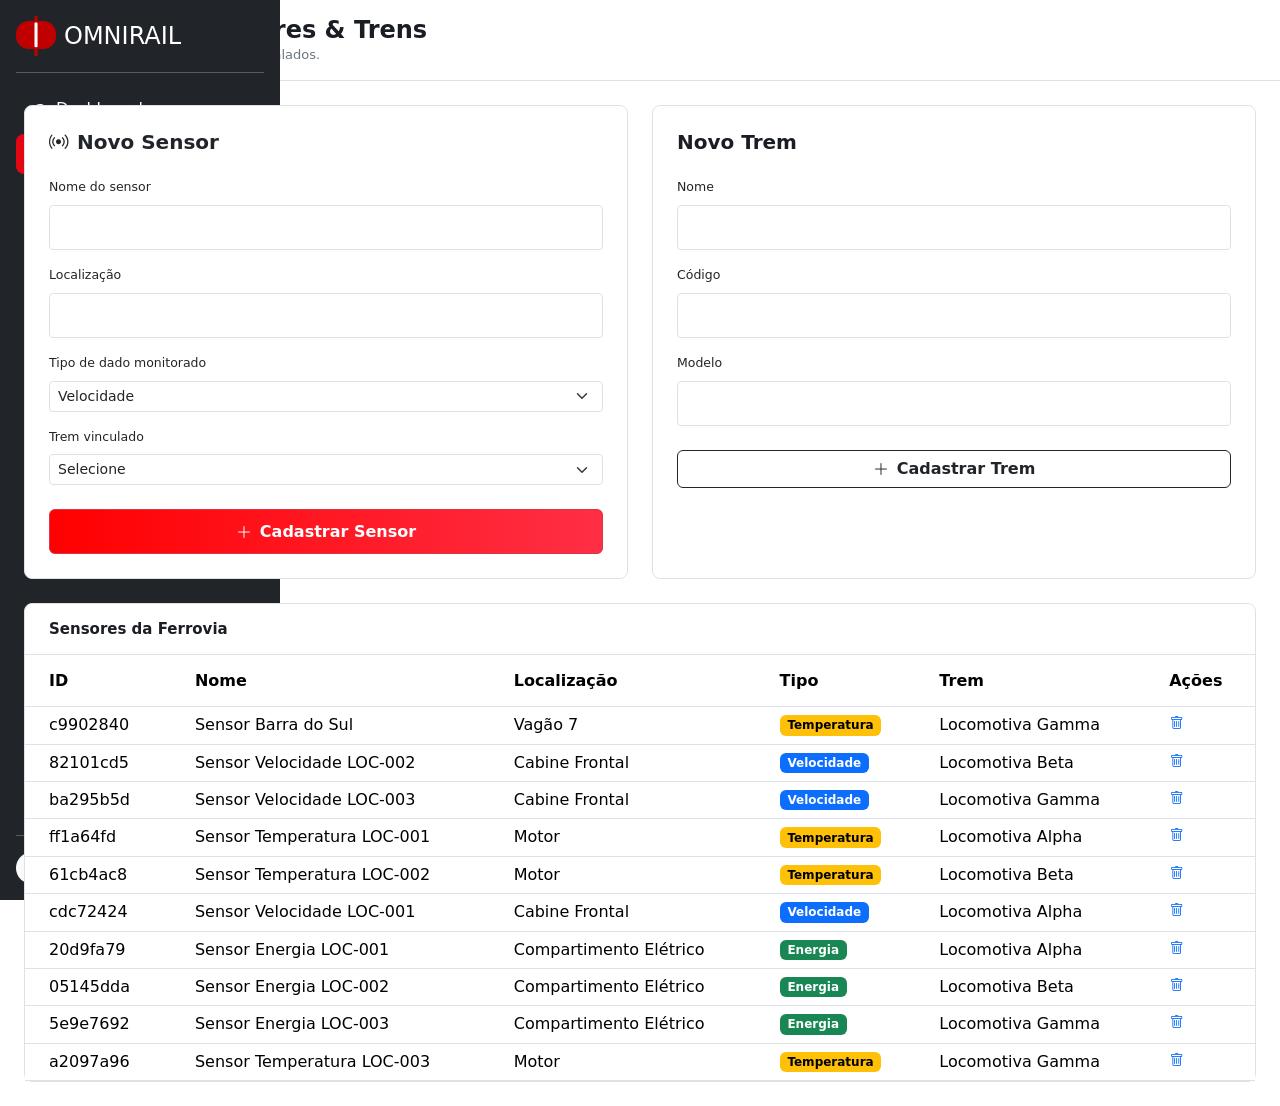
==== public/cadastro_de_sensores_e_trens.html @ 1b2b2f9d "ref - analisei o código de cadastro de sensores e percebi que a sidebar estava torta" ====
<html lang="en">
<head>
    <meta charset="UTF-8">
    <meta name="viewport" content="width=device-width, initial-scale=1.0">
    <title>Cadastro de Sensores e Trens</title>
    <link rel="stylesheet" href="../assets/styles/style.css">
    <link rel="stylesheet" href="https://cdn.jsdelivr.net/npm/bootstrap-icons@1.11.3/font/bootstrap-icons.min.css">
    <link href="https://cdn.jsdelivr.net/npm/bootstrap@5.0.2/dist/css/bootstrap.min.css" rel="stylesheet" integrity="sha384-EVSTQN3/azprG1Anm3QDgpJLIm9Nao0Yz1ztcQTwFspd3yD65VohhpuuCOmLASjC" crossorigin="anonymous">
</head>
<body>
     <div id="sidebar" class="d-flex flex-column flex-shrink-0 p-3 text-white bg-dark">
    <a href="/ceb/" class="d-flex align-items-center mb-3 mb-md-0 me-md-auto text-white text-decoration-none"> 
     <img src="../assets/images/logo.png" alt="Logo" width="40" height="40" class="me-2"> <span class="fs-4">OMNIRAIL</span> </a> 
    <hr> 
    <ul class="nav nav-pills flex-column mb-auto"> 
     <li class="nav-item"> <a href="dashboard.html" class="nav-link text-white" aria-current="page"> 
        <svg xmlns="http://www.w3.org/2000/svg" width="16" height="16" fill="currentColor" class="bi bi-speedometer2 me-2" viewBox="0 0 16 16">
            <path d="M8 4a.5.5 0 0 1 .5.5V6a.5.5 0 0 1-1 0V4.5A.5.5 0 0 1 8 4M3.732 5.732a.5.5 0 0 1 .707 0l.915.914a.5.5 0 1 1-.708.708l-.914-.915a.5.5 0 0 1 0-.707M2 10a.5.5 0 0 1 .5-.5h1.586a.5.5 0 0 1 0 1H2.5A.5.5 0 0 1 2 10m9.5 0a.5.5 0 0 1 .5-.5h1.5a.5.5 0 0 1 0 1H12a.5.5 0 0 1-.5-.5m.754-4.246a.39.39 0 0 0-.527-.02L7.547 9.31a.91.91 0 1 0 1.302 1.258l3.434-4.297a.39.39 0 0 0-.029-.518z"/>
            <path fill-rule="evenodd" d="M0 10a8 8 0 1 1 15.547 2.661c-.442 1.253-1.845 1.602-2.932 1.25C11.309 13.488 9.475 13 8 13c-1.474 0-3.31.488-4.615.911-1.087.352-2.49.003-2.932-1.25A8 8 0 0 1 0 10m8-7a7 7 0 0 0-6.603 9.329c.203.575.923.876 1.68.63C4.397 12.533 6.358 12 8 12s3.604.532 4.923.96c.757.245 1.477-.056 1.68-.631A7 7 0 0 0 8 3"/>
        </svg>Dashboard</a> </li>

     <li> <a href="cadastro_de_sensores_e_trens.html" class="nav-link active"> 
       <svg xmlns="http://www.w3.org/2000/svg" width="16" height="16" fill="currentColor" class="bi bi-broadcast me-2" viewBox="0 0 16 16">
            <path d="M3.05 3.05a7 7 0 0 0 0 9.9.5.5 0 0 1-.707.707 8 8 0 0 1 0-11.314.5.5 0 0 1 .707.707m2.122 2.122a4 4 0 0 0 0 5.656.5.5 0 1 1-.708.708 5 5 0 0 1 0-7.072.5.5 0 0 1 .708.708m5.656-.708a.5.5 0 0 1 .708 0 5 5 0 0 1 0 7.072.5.5 0 1 1-.708-.708 4 4 0 0 0 0-5.656.5.5 0 0 1 0-.708m2.122-2.12a.5.5 0 0 1 .707 0 8 8 0 0 1 0 11.313.5.5 0 0 1-.707-.707 7 7 0 0 0 0-9.9.5.5 0 0 1 0-.707zM10 8a2 2 0 1 1-4 0 2 2 0 0 1 4 0"/>
        </svg>Sensores & Trens</a> </li> 

     <li> <a href="monitoramento.html" class="nav-link text-white"> 
        <svg xmlns="http://www.w3.org/2000/svg" width="16" height="16" fill="currentColor" class="bi bi-activity me-2" viewBox="0 0 16 16">
            <path fill-rule="evenodd" d="M6 2a.5.5 0 0 1 .47.33L10 12.036l1.53-4.208A.5.5 0 0 1 12 7.5h3.5a.5.5 0 0 1 0 1h-3.15l-1.88 5.17a.5.5 0 0 1-.94 0L6 3.964 4.47 8.171A.5.5 0 0 1 4 8.5H.5a.5.5 0 0 1 0-1h3.15l1.88-5.17A.5.5 0 0 1 6 2"/>
        </svg>Monitoramento</a> </li> 

     <li> <a href="relatorios.html" class="nav-link text-white"> 
       <svg xmlns="http://www.w3.org/2000/svg" width="16" height="16" fill="currentColor" class="bi bi-file-earmark-text me-2" viewBox="0 0 16 16">
            <path d="M5.5 7a.5.5 0 0 0 0 1h5a.5.5 0 0 0 0-1zM5 9.5a.5.5 0 0 1 .5-.5h5a.5.5 0 0 1 0 1h-5a.5.5 0 0 1-.5-.5m0 2a.5.5 0 0 1 .5-.5h2a.5.5 0 0 1 0 1h-2a.5.5 0 0 1-.5-.5"/>
            <path d="M9.5 0H4a2 2 0 0 0-2 2v12a2 2 0 0 0 2 2h8a2 2 0 0 0 2-2V4.5zm0 1v2A1.5 1.5 0 0 0 11 4.5h2V14a1 1 0 0 1-1 1H4a1 1 0 0 1-1-1V2a1 1 0 0 1 1-1z"/>
        </svg>Relatórios</a> </li> 

     <li> <a href="cadastro_user.html" class="nav-link text-white"> 
        <svg xmlns="http://www.w3.org/2000/svg" width="16" height="16" fill="currentColor" class="bi bi-people me-2" viewBox="0 0 16 16">
            <path d="M15 14s1 0 1-1-1-4-5-4-5 3-5 4 1 1 1 1zm-7.978-1L7 12.996c.001-.264.167-1.03.76-1.72C8.312 10.629 9.282 10 11 10c1.717 0 2.687.63 3.24 1.276.593.69.758 1.457.76 1.72l-.008.002-.014.002zM11 7a2 2 0 1 0 0-4 2 2 0 0 0 0 4m3-2a3 3 0 1 1-6 0 3 3 0 0 1 6 0M6.936 9.28a6 6 0 0 0-1.23-.247A7 7 0 0 0 5 9c-4 0-5 3-5 4q0 1 1 1h4.216A2.24 2.24 0 0 1 5 13c0-1.01.377-2.042 1.09-2.904.243-.294.526-.569.846-.816M4.92 10A5.5 5.5 0 0 0 4 13H1c0-.26.164-1.03.76-1.724.545-.636 1.492-1.256 3.16-1.275ZM1.5 5.5a3 3 0 1 1 6 0 3 3 0 0 1-6 0m3-2a2 2 0 1 0 0 4 2 2 0 0 0 0-4"/>
        </svg>Cadastrados</a> </li> 
    </ul> 
    <hr> 
    <div class="dropdown"> 
     <a href="/ceb/docs/5.1/examples/sidebars/#" class="d-flex align-items-center text-white text-decoration-none dropdown-toggle" id="dropdownUser1" data-bs-toggle="dropdown" aria-expanded="false"> <img src="../assets/images/User.png" alt="" class="rounded-circle me-2" width="32" height="32"> <strong>Administrador</strong> </a> 
     <ul class="dropdown-menu dropdown-menu-dark text-small shadow" aria-labelledby="dropdownUser1"> 
      <li><a class="dropdown-item" href="../public/login.html">Sair</a></li> 
     </ul> 
    </div> 
   </div>

    <div class="bg-white border-bottom px-4 py-3 flex-shrink-0">
      <h1 class="fs-4 fw-bold mb-0" style="color:#1a1d23;">Cadastro de sensores & Trens</h1>
      <p class="text-secondary mb-0" style="font-size:13px;">Gerencie a frota e os sensores IoT instalados.</p>
    </div>
 
    <!-- Área de scroll -->
    <div class="scroll-area px-4 py-4 d-flex flex-column gap-4">
 
      <!-- ─── FORMULÁRIOS ─── -->
      <div class="row g-4">
 
        <!-- Novo Sensor -->
        <div class="col-md-6">
          <div class="card border rounded-3 h-100">
            <div class="card-body p-4">
              <h5 class="card-title fw-bold d-flex align-items-center gap-2 mb-4">
                <i class="bi bi-broadcast card-title-icon fs-5"></i>
                Novo Sensor
              </h5>
 
              <div class="mb-3">
                <label class="form-label fw-medium" style="font-size:12.5px;">Nome do sensor</label>
                <input type="text" class="form-control form-control-sm" id="sensorNome">
              </div>
 
              <div class="mb-3">
                <label class="form-label fw-medium" style="font-size:12.5px;">Localização</label>
                <input type="text" class="form-control form-control-sm" id="sensorLocalizacao">
              </div>
 
              <div class="mb-3">
                <label class="form-label fw-medium" style="font-size:12.5px;">Tipo de dado monitorado</label>
                <select class="form-select form-select-sm" id="sensorTipo">
                  <option value="Velocidade" selected>Velocidade</option>
                  <option value="Temperatura">Temperatura</option>
                  <option value="Energia">Energia</option>
                  <option value="Falha">Falha</option>
                  <option value="Localização">Localização</option>
                </select>
              </div>
 
              <div class="mb-4">
                <label class="form-label fw-medium" style="font-size:12.5px;">Trem vinculado</label>
                <select class="form-select form-select-sm" id="sensorTrem">
                  <option value="" selected disabled>Selecione</option>
                  <option value="Locomotiva Alpha">Locomotiva Alpha (LOC-001)</option>
                  <option value="Locomotiva Beta">Locomotiva Beta (LOC-002)</option>
                  <option value="Locomotiva Gamma">Locomotiva Gamma (LOC-003)</option>
                </select>
              </div>
 
              <button class="btn btn-cadastrar-sensor btn-danger w-100 d-flex align-items-center justify-content-center gap-2 fw-semibold" onclick="cadastrarSensor()">
                <i class="bi bi-plus-lg"></i>
                Cadastrar Sensor
              </button>
            </div>
          </div>
        </div>

        <div class="col-md-6">
          <div class="card border rounded-3 h-100">
            <div class="card-body p-4">
              <h5 class="card-title fw-bold mb-4" style="color:#1a1d23;">Novo Trem</h5>
 
              <div class="mb-3">
                <label class="form-label fw-medium" style="font-size:12.5px;">Nome</label>
                <input type="text" class="form-control form-control-sm" id="tremNome">
              </div>
 
              <div class="mb-3">
                <label class="form-label fw-medium" style="font-size:12.5px;">Código</label>
                <input type="text" class="form-control form-control-sm" id="tremCodigo">
              </div>
 
              <div class="mb-4">
                <label class="form-label fw-medium" style="font-size:12.5px;">Modelo</label>
                <input type="text" class="form-control form-control-sm" id="tremModelo">
              </div>
 
              <button class="btn btn-outline-dark w-100 d-flex align-items-center justify-content-center gap-2 fw-semibold mt-auto" onclick="cadastrarTrem()">
                <i class="bi bi-plus-lg"></i>
                Cadastrar Trem
              </button>
            </div>
          </div>
        </div>
      </div>
      <!-- FIM DO FORMULÁRIO -->

       <div class="card border rounded-3">
        <div class="card-body p-0">
          <div class="px-4 py-3 border-bottom">
            <h5 class="fw-bold mb-0" style="font-size:15px; color:#1a1d23;">Sensores da Ferrovia</h5>
          </div>
          <div class="table-responsive">
            <table class="table table-hover mb-0">
              <thead>
                <tr>
                  <th class="px-4 py-3">ID</th>
                  <th class="px-3 py-3">Nome</th>
                  <th class="px-3 py-3">Localização</th>
                  <th class="px-3 py-3">Tipo</th>
                  <th class="px-3 py-3">Trem</th>
                  <th class="px-3 py-3">Ações</th>
                </tr>
              </thead>
              <tbody id="sensorsTable">
                <tr>
                  <td class="px-4 td-id">c9902840</td>
                  <td class="px-3">Sensor Barra do Sul</td>
                  <td class="px-3">Vagão 7</td>
                  <td class="px-3"><span class="badge text-bg-warning">Temperatura</span></td>
                  <td class="px-3">Locomotiva Gamma</td>
                  <td class="px-3"><button class="btn btn-sm btn-link delete-btn p-0" onclick="excluirSensor(this)"><i class="bi bi-trash"></i></button></td>
                </tr>
                <tr>
                  <td class="px-4 td-id">82101cd5</td>
                  <td class="px-3">Sensor Velocidade LOC-002</td>
                  <td class="px-3">Cabine Frontal</td>
                  <td class="px-3"><span class="badge text-bg-primary">Velocidade</span></td>
                  <td class="px-3">Locomotiva Beta</td>
                  <td class="px-3"><button class="btn btn-sm btn-link delete-btn p-0" onclick="excluirSensor(this)"><i class="bi bi-trash"></i></button></td>
                </tr>
                <tr>
                  <td class="px-4 td-id">ba295b5d</td>
                  <td class="px-3">Sensor Velocidade LOC-003</td>
                  <td class="px-3">Cabine Frontal</td>
                  <td class="px-3"><span class="badge text-bg-primary">Velocidade</span></td>
                  <td class="px-3">Locomotiva Gamma</td>
                  <td class="px-3"><button class="btn btn-sm btn-link delete-btn p-0" onclick="excluirSensor(this)"><i class="bi bi-trash"></i></button></td>
                </tr>
                <tr>
                  <td class="px-4 td-id">ff1a64fd</td>
                  <td class="px-3">Sensor Temperatura LOC-001</td>
                  <td class="px-3">Motor</td>
                  <td class="px-3"><span class="badge text-bg-warning">Temperatura</span></td>
                  <td class="px-3">Locomotiva Alpha</td>
                  <td class="px-3"><button class="btn btn-sm btn-link delete-btn p-0" onclick="excluirSensor(this)"><i class="bi bi-trash"></i></button></td>
                </tr>
                <tr>
                  <td class="px-4 td-id">61cb4ac8</td>
                  <td class="px-3">Sensor Temperatura LOC-002</td>
                  <td class="px-3">Motor</td>
                  <td class="px-3"><span class="badge text-bg-warning">Temperatura</span></td>
                  <td class="px-3">Locomotiva Beta</td>
                  <td class="px-3"><button class="btn btn-sm btn-link delete-btn p-0" onclick="excluirSensor(this)"><i class="bi bi-trash"></i></button></td>
                </tr>
                <tr>
                  <td class="px-4 td-id">cdc72424</td>
                  <td class="px-3">Sensor Velocidade LOC-001</td>
                  <td class="px-3">Cabine Frontal</td>
                  <td class="px-3"><span class="badge text-bg-primary">Velocidade</span></td>
                  <td class="px-3">Locomotiva Alpha</td>
                  <td class="px-3"><button class="btn btn-sm btn-link delete-btn p-0" onclick="excluirSensor(this)"><i class="bi bi-trash"></i></button></td>
                </tr>
                <tr>
                  <td class="px-4 td-id">20d9fa79</td>
                  <td class="px-3">Sensor Energia LOC-001</td>
                  <td class="px-3">Compartimento Elétrico</td>
                  <td class="px-3"><span class="badge text-bg-success">Energia</span></td>
                  <td class="px-3">Locomotiva Alpha</td>
                  <td class="px-3"><button class="btn btn-sm btn-link delete-btn p-0" onclick="excluirSensor(this)"><i class="bi bi-trash"></i></button></td>
                </tr>
                <tr>
                  <td class="px-4 td-id">05145dda</td>
                  <td class="px-3">Sensor Energia LOC-002</td>
                  <td class="px-3">Compartimento Elétrico</td>
                  <td class="px-3"><span class="badge text-bg-success">Energia</span></td>
                  <td class="px-3">Locomotiva Beta</td>
                  <td class="px-3"><button class="btn btn-sm btn-link delete-btn p-0" onclick="excluirSensor(this)"><i class="bi bi-trash"></i></button></td>
                </tr>
                <tr>
                  <td class="px-4 td-id">5e9e7692</td>
                  <td class="px-3">Sensor Energia LOC-003</td>
                  <td class="px-3">Compartimento Elétrico</td>
                  <td class="px-3"><span class="badge text-bg-success">Energia</span></td>
                  <td class="px-3">Locomotiva Gamma</td>
                  <td class="px-3"><button class="btn btn-sm btn-link delete-btn p-0" onclick="excluirSensor(this)"><i class="bi bi-trash"></i></button></td>
                </tr>
                <tr>
                  <td class="px-4 td-id">a2097a96</td>
                  <td class="px-3">Sensor Temperatura LOC-003</td>
                  <td class="px-3">Motor</td>
                  <td class="px-3"><span class="badge text-bg-warning">Temperatura</span></td>
                  <td class="px-3">Locomotiva Gamma</td>
                  <td class="px-3"><button class="btn btn-sm btn-link delete-btn p-0" onclick="excluirSensor(this)"><i class="bi bi-trash"></i></button></td>
                </tr>
              </tbody>
            </table>
          </div>
        </div>
      </div>  
    </div>
  </div>
</div>
  
</body>
<script src="https://cdn.jsdelivr.net/npm/bootstrap@5.0.2/dist/js/bootstrap.bundle.min.js" integrity="sha384-MrcW6ZMFYlzcLA8Nl+NtUVF0sA7MsXsP1UyJoMp4YLEuNSfAP+JcXn/tWtIaxVXM" crossorigin="anonymous"></script>
</html>
---- assets/styles/style.css ----
#body-login {
    background: linear-gradient(135deg, #161625, #0d0d18);
    min-height: 100px;
    display: flex;
    justify-content: center;
    align-items: center;
    font-family: Arial, sans-serif;
}

.login-box {
    background-color: #ececec;
    width: 100%;    max-width: 420px;
    padding: 35px;
    border-radius: 12px;
    box-shadow: 0 10px 25px rgba(0, 0, 0, 0.35);
    text-align: center;
}

.logo {
    width: 240px;
    display: block;
    margin: 0 auto 10px auto;
}

.subtitle {
    font-size: 12px;
    color: #777;
    margin-bottom: 18px;
}

.form-control {
    height: 45px;
    border-radius: 6px;
    border: 1px solid #bcbcbc;
    background-color: #fff;
}

.btn-secondary {
    height: 45px;
    background-color: #dfdfdf;
    border: none;
    color: #333;
    font-size: 16px;
    border-radius: 6px;
}

.btn-danger {
    height: 45px;
    background: linear-gradient(90deg, #ff0000, #ff2f45);
    border: none;
    font-weight: bold;
    font-size: 16px;
    border-radius: 6px;
}

.btn-danger:hover {
    opacity: 0.9;
}

.nav-pills .nav-link.active{
    background-color: #E30613 !important;
    color: white !important;
}

#sidebar{
    height:100vh;
    width: 280px;
    position:fixed;
    left:0;
    top:0;

}

/* ========================== Dashboard =========================== */

#body-dashboard .main{
    margin-left:280px;
    padding:30px;
}

#body-dashboard .btn-novo-sensor{
    background:#E30613;
    border:none;
    color:rgb(255, 255, 255);
    box-shadow:none !important;
}

/*========OTTO============*/
* {
    margin: 0;
    padding: 0;
    box-sizing: border-box;
}

#body-dashboard{
    min-height: 100vh;
    overflow-x: hidden;
}

#sidebar{
    width: 280px;
    min-height: 100vh;
}

#sidebar .nav-link{
    margin-bottom: 5px;
    border-radius: 8px;
}

#sidebar .nav-link:hover{
    background-color: #343a40;
}

#conteudo-principal{
    width: 100%;
}

form-select:focus {
    border-color: #E30613;
    box-shadow: 0 0 0 0.25rem rgba(227, 6, 19, 0.2);
    outline: none;
}

.form-select option:checked {
    background: linear-gradient(0deg, rgb(255, 95, 106) 0%, rgb(255, 123, 131) 100%);
    color: #c70505;
}
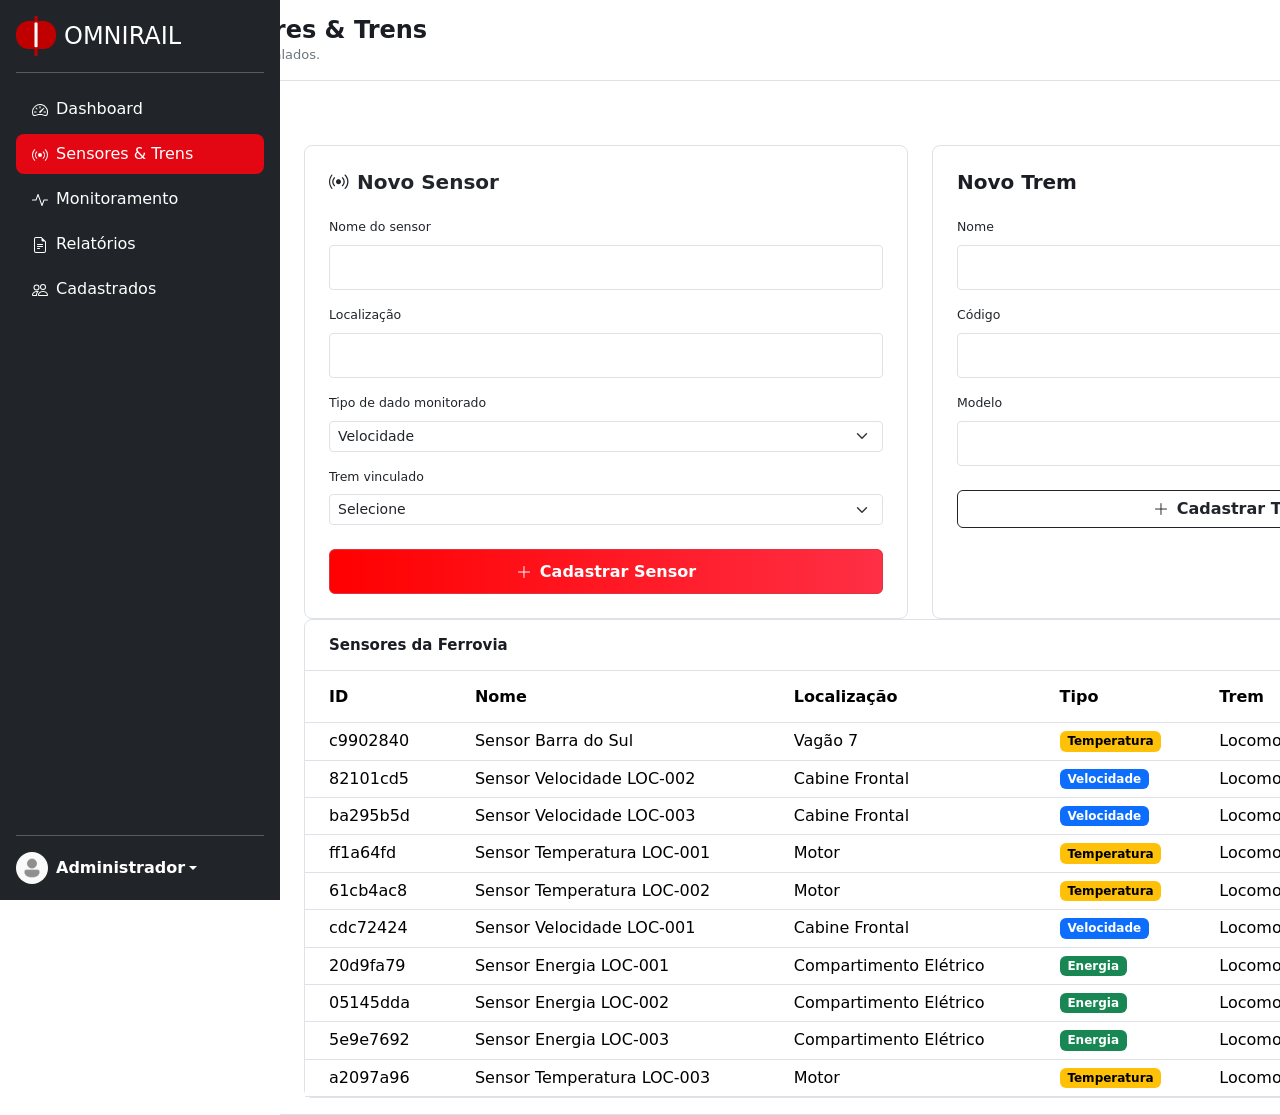
==== commit 4bf92d43: "ref - estou no processo de refatoração do meu código, ainda preciso arrumar a questão da limitação d" ====
--- a/public/cadastro_de_sensores_e_trens.html
+++ b/public/cadastro_de_sensores_e_trens.html
@@ -56,7 +56,11 @@
  
     <!-- Área de scroll -->
     <div class="scroll-area px-4 py-4 d-flex flex-column gap-4">
- 
+ </div>
+   </div>
+
+   <div id="conteudo-principal">
+      <div class="bg-white border-bottom px-4 py-3 flex-shrink-0">
       <!-- ─── FORMULÁRIOS ─── -->
       <div class="row g-4">
  
@@ -243,7 +247,6 @@
       </div>  
     </div>
   </div>
-</div>
   
 </body>
 <script src="https://cdn.jsdelivr.net/npm/bootstrap@5.0.2/dist/js/bootstrap.bundle.min.js" integrity="sha384-MrcW6ZMFYlzcLA8Nl+NtUVF0sA7MsXsP1UyJoMp4YLEuNSfAP+JcXn/tWtIaxVXM" crossorigin="anonymous"></script>
--- a/assets/styles/style.css
+++ b/assets/styles/style.css
@@ -1,5 +1,5 @@
 #body-login {
-    background: linear-gradient(135deg, #161625, #0d0d18);
+    background: linear-gradient(135deg, #ffffff, #0d0d18);
     min-height: 100px;
     display: flex;
     justify-content: center;
@@ -124,4 +124,8 @@
 .form-select option:checked {
     background: linear-gradient(0deg, rgb(255, 95, 106) 0%, rgb(255, 123, 131) 100%);
     color: #c70505;
+}
+
+#conteudo-principal{
+    margin-left: 280px;
 }
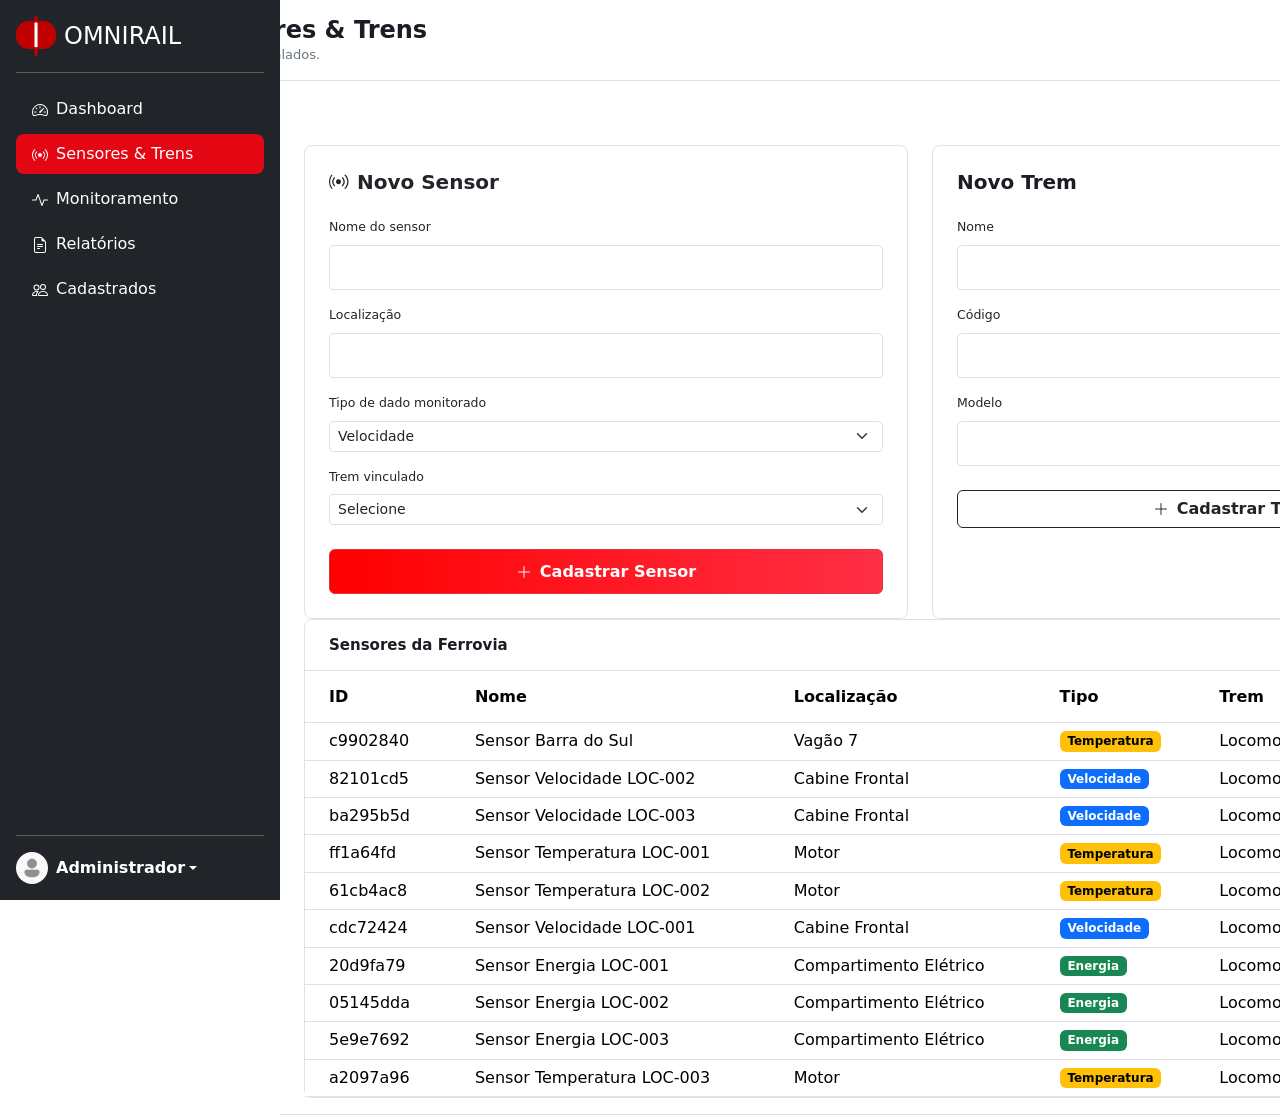
==== commit b8e1c705: "remove - retirada de uma div desnecessaria" ====
--- a/public/cadastro_de_sensores_e_trens.html
+++ b/public/cadastro_de_sensores_e_trens.html
@@ -247,6 +247,7 @@
       </div>  
     </div>
   </div>
+</div>
   
 </body>
 <script src="https://cdn.jsdelivr.net/npm/bootstrap@5.0.2/dist/js/bootstrap.bundle.min.js" integrity="sha384-MrcW6ZMFYlzcLA8Nl+NtUVF0sA7MsXsP1UyJoMp4YLEuNSfAP+JcXn/tWtIaxVXM" crossorigin="anonymous"></script>
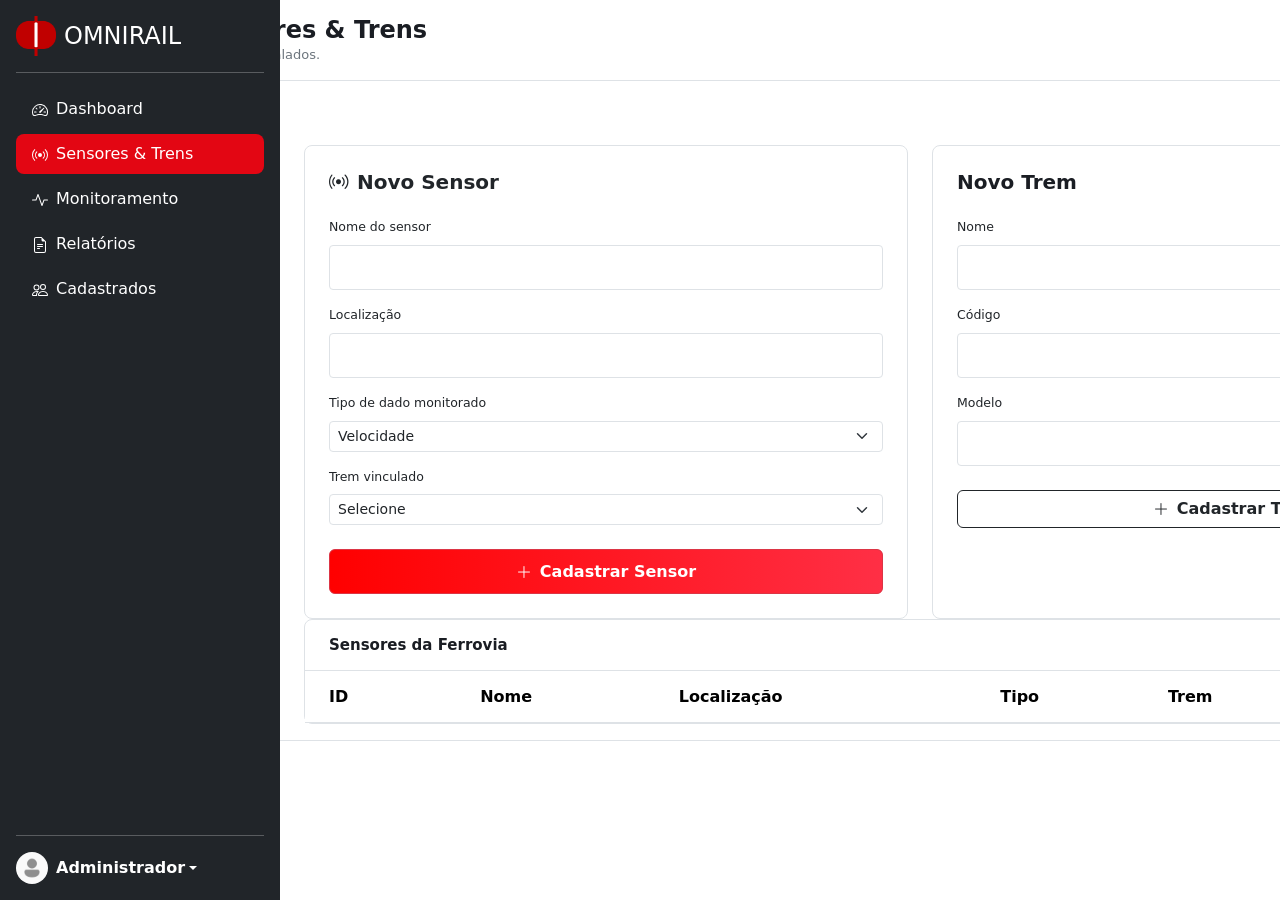
==== commit 8081ee31: "remove - informações de trens desnecessarias" ====
--- a/public/cadastro_de_sensores_e_trens.html
+++ b/public/cadastro_de_sensores_e_trens.html
@@ -160,86 +160,7 @@
                 </tr>
               </thead>
               <tbody id="sensorsTable">
-                <tr>
-                  <td class="px-4 td-id">c9902840</td>
-                  <td class="px-3">Sensor Barra do Sul</td>
-                  <td class="px-3">Vagão 7</td>
-                  <td class="px-3"><span class="badge text-bg-warning">Temperatura</span></td>
-                  <td class="px-3">Locomotiva Gamma</td>
-                  <td class="px-3"><button class="btn btn-sm btn-link delete-btn p-0" onclick="excluirSensor(this)"><i class="bi bi-trash"></i></button></td>
-                </tr>
-                <tr>
-                  <td class="px-4 td-id">82101cd5</td>
-                  <td class="px-3">Sensor Velocidade LOC-002</td>
-                  <td class="px-3">Cabine Frontal</td>
-                  <td class="px-3"><span class="badge text-bg-primary">Velocidade</span></td>
-                  <td class="px-3">Locomotiva Beta</td>
-                  <td class="px-3"><button class="btn btn-sm btn-link delete-btn p-0" onclick="excluirSensor(this)"><i class="bi bi-trash"></i></button></td>
-                </tr>
-                <tr>
-                  <td class="px-4 td-id">ba295b5d</td>
-                  <td class="px-3">Sensor Velocidade LOC-003</td>
-                  <td class="px-3">Cabine Frontal</td>
-                  <td class="px-3"><span class="badge text-bg-primary">Velocidade</span></td>
-                  <td class="px-3">Locomotiva Gamma</td>
-                  <td class="px-3"><button class="btn btn-sm btn-link delete-btn p-0" onclick="excluirSensor(this)"><i class="bi bi-trash"></i></button></td>
-                </tr>
-                <tr>
-                  <td class="px-4 td-id">ff1a64fd</td>
-                  <td class="px-3">Sensor Temperatura LOC-001</td>
-                  <td class="px-3">Motor</td>
-                  <td class="px-3"><span class="badge text-bg-warning">Temperatura</span></td>
-                  <td class="px-3">Locomotiva Alpha</td>
-                  <td class="px-3"><button class="btn btn-sm btn-link delete-btn p-0" onclick="excluirSensor(this)"><i class="bi bi-trash"></i></button></td>
-                </tr>
-                <tr>
-                  <td class="px-4 td-id">61cb4ac8</td>
-                  <td class="px-3">Sensor Temperatura LOC-002</td>
-                  <td class="px-3">Motor</td>
-                  <td class="px-3"><span class="badge text-bg-warning">Temperatura</span></td>
-                  <td class="px-3">Locomotiva Beta</td>
-                  <td class="px-3"><button class="btn btn-sm btn-link delete-btn p-0" onclick="excluirSensor(this)"><i class="bi bi-trash"></i></button></td>
-                </tr>
-                <tr>
-                  <td class="px-4 td-id">cdc72424</td>
-                  <td class="px-3">Sensor Velocidade LOC-001</td>
-                  <td class="px-3">Cabine Frontal</td>
-                  <td class="px-3"><span class="badge text-bg-primary">Velocidade</span></td>
-                  <td class="px-3">Locomotiva Alpha</td>
-                  <td class="px-3"><button class="btn btn-sm btn-link delete-btn p-0" onclick="excluirSensor(this)"><i class="bi bi-trash"></i></button></td>
-                </tr>
-                <tr>
-                  <td class="px-4 td-id">20d9fa79</td>
-                  <td class="px-3">Sensor Energia LOC-001</td>
-                  <td class="px-3">Compartimento Elétrico</td>
-                  <td class="px-3"><span class="badge text-bg-success">Energia</span></td>
-                  <td class="px-3">Locomotiva Alpha</td>
-                  <td class="px-3"><button class="btn btn-sm btn-link delete-btn p-0" onclick="excluirSensor(this)"><i class="bi bi-trash"></i></button></td>
-                </tr>
-                <tr>
-                  <td class="px-4 td-id">05145dda</td>
-                  <td class="px-3">Sensor Energia LOC-002</td>
-                  <td class="px-3">Compartimento Elétrico</td>
-                  <td class="px-3"><span class="badge text-bg-success">Energia</span></td>
-                  <td class="px-3">Locomotiva Beta</td>
-                  <td class="px-3"><button class="btn btn-sm btn-link delete-btn p-0" onclick="excluirSensor(this)"><i class="bi bi-trash"></i></button></td>
-                </tr>
-                <tr>
-                  <td class="px-4 td-id">5e9e7692</td>
-                  <td class="px-3">Sensor Energia LOC-003</td>
-                  <td class="px-3">Compartimento Elétrico</td>
-                  <td class="px-3"><span class="badge text-bg-success">Energia</span></td>
-                  <td class="px-3">Locomotiva Gamma</td>
-                  <td class="px-3"><button class="btn btn-sm btn-link delete-btn p-0" onclick="excluirSensor(this)"><i class="bi bi-trash"></i></button></td>
-                </tr>
-                <tr>
-                  <td class="px-4 td-id">a2097a96</td>
-                  <td class="px-3">Sensor Temperatura LOC-003</td>
-                  <td class="px-3">Motor</td>
-                  <td class="px-3"><span class="badge text-bg-warning">Temperatura</span></td>
-                  <td class="px-3">Locomotiva Gamma</td>
-                  <td class="px-3"><button class="btn btn-sm btn-link delete-btn p-0" onclick="excluirSensor(this)"><i class="bi bi-trash"></i></button></td>
-                </tr>
+                
               </tbody>
             </table>
           </div>
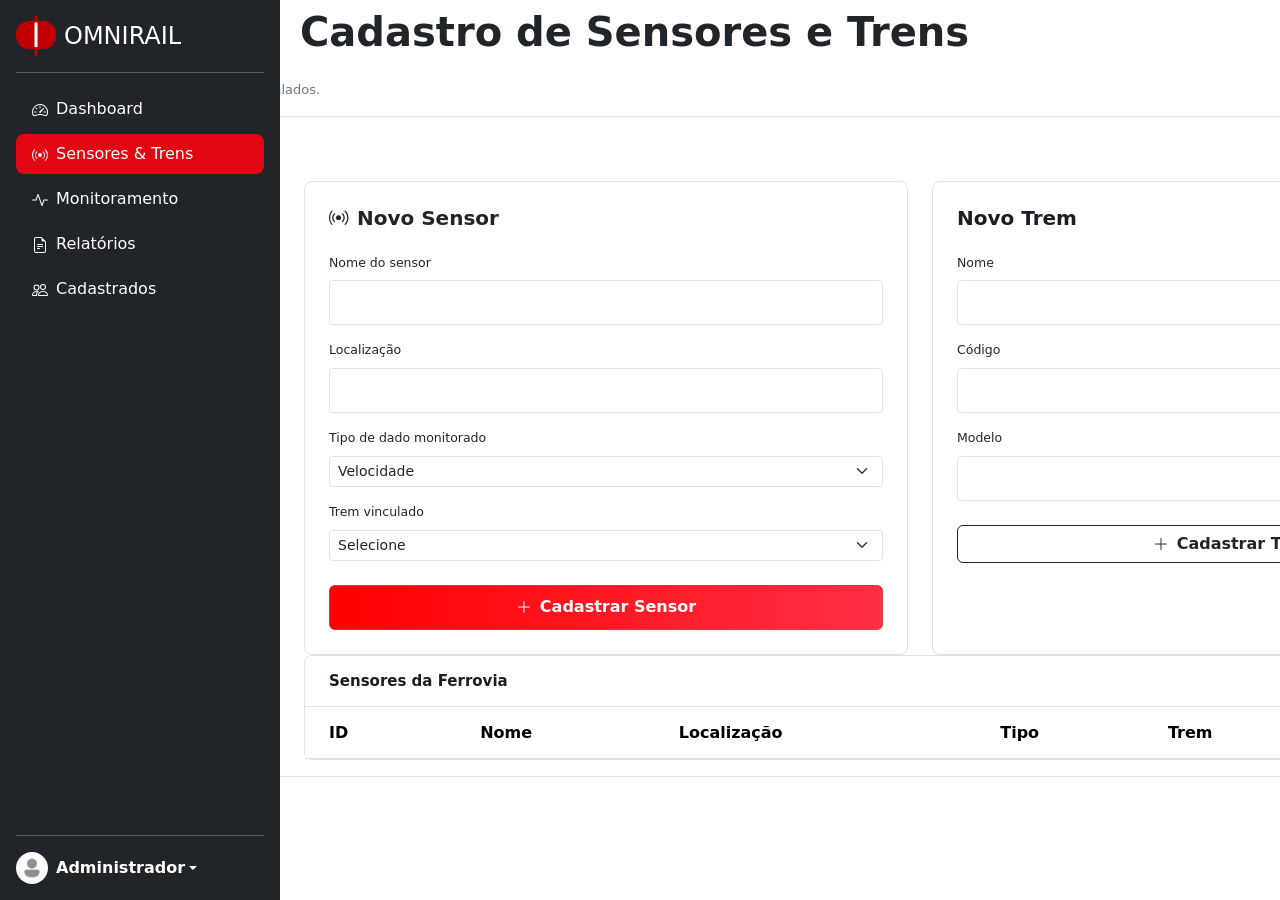
==== commit b9a8c6fa: "style - ajustei a posição e fonte do titulo na aba de sensores e trens" ====
--- a/public/cadastro_de_sensores_e_trens.html
+++ b/public/cadastro_de_sensores_e_trens.html
@@ -2,7 +2,12 @@
 <head>
     <meta charset="UTF-8">
     <meta name="viewport" content="width=device-width, initial-scale=1.0">
-    <title>Cadastro de Sensores e Trens</title>
+  <h1>
+    <h1>
+    </h1>
+  </h1>
+    <h1 class="fw-bold" style="margin-left: 300px;">Cadastro de Sensores e Trens</h1>
+</h1>
     <link rel="stylesheet" href="../assets/styles/style.css">
     <link rel="stylesheet" href="https://cdn.jsdelivr.net/npm/bootstrap-icons@1.11.3/font/bootstrap-icons.min.css">
     <link href="https://cdn.jsdelivr.net/npm/bootstrap@5.0.2/dist/css/bootstrap.min.css" rel="stylesheet" integrity="sha384-EVSTQN3/azprG1Anm3QDgpJLIm9Nao0Yz1ztcQTwFspd3yD65VohhpuuCOmLASjC" crossorigin="anonymous">
@@ -50,7 +55,6 @@
    </div>
 
     <div class="bg-white border-bottom px-4 py-3 flex-shrink-0">
-      <h1 class="fs-4 fw-bold mb-0" style="color:#1a1d23;">Cadastro de sensores & Trens</h1>
       <p class="text-secondary mb-0" style="font-size:13px;">Gerencie a frota e os sensores IoT instalados.</p>
     </div>
  
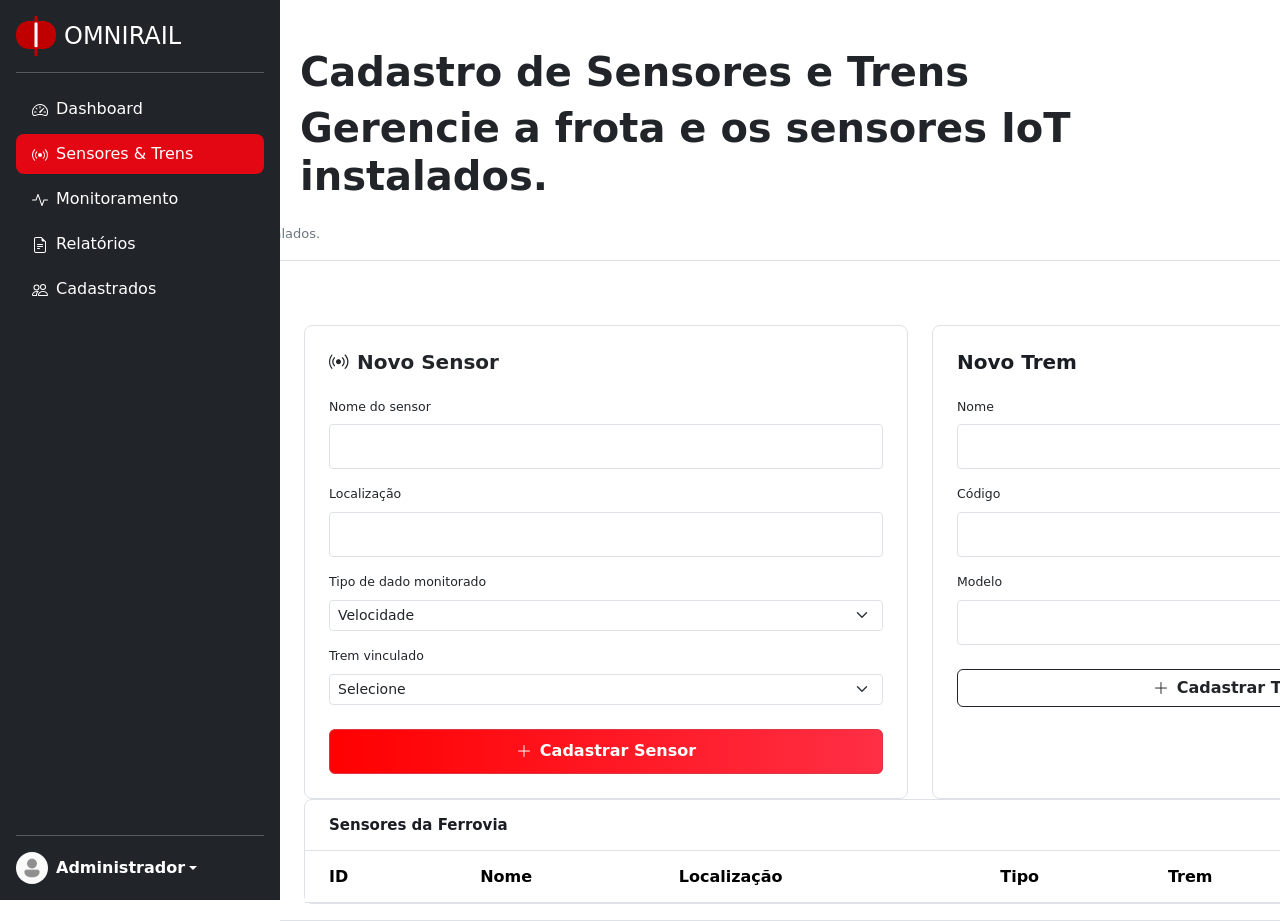
==== commit 529796b1: "remove - informações falsas" ====
--- a/public/cadastro_de_sensores_e_trens.html
+++ b/public/cadastro_de_sensores_e_trens.html
@@ -2,11 +2,10 @@
 <head>
     <meta charset="UTF-8">
     <meta name="viewport" content="width=device-width, initial-scale=1.0">
-  <h1>
-    <h1>
-    </h1>
-  </h1>
+    <br>
+    <br>   
     <h1 class="fw-bold" style="margin-left: 300px;">Cadastro de Sensores e Trens</h1>
+    <h1 class="fw-bold" style="margin-left: 300px;">Gerencie a frota e os sensores IoT instalados.</h1>
 </h1>
     <link rel="stylesheet" href="../assets/styles/style.css">
     <link rel="stylesheet" href="https://cdn.jsdelivr.net/npm/bootstrap-icons@1.11.3/font/bootstrap-icons.min.css">
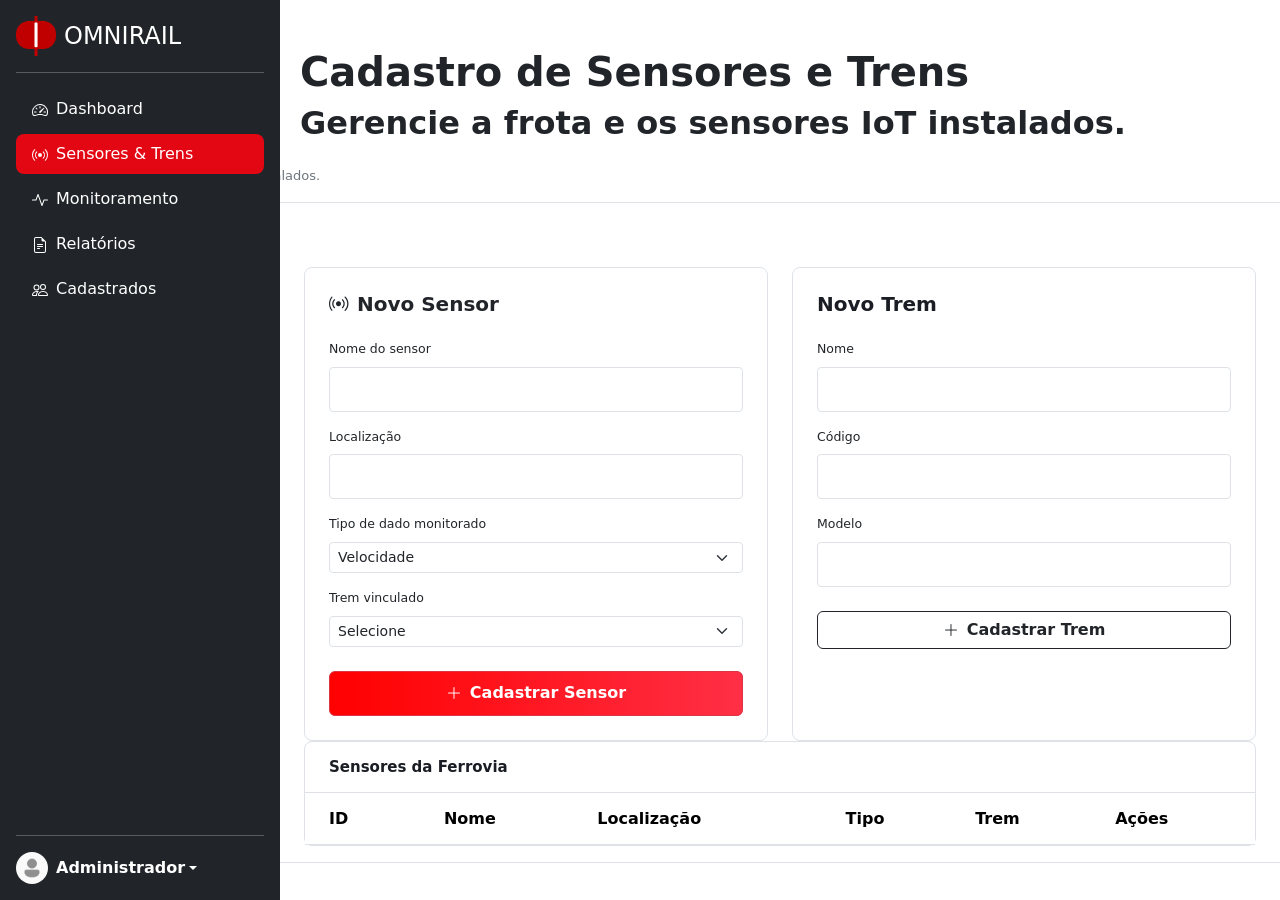
==== commit 5ad3cc70: "fix - tamanho dos textos" ====
--- a/public/cadastro_de_sensores_e_trens.html
+++ b/public/cadastro_de_sensores_e_trens.html
@@ -5,7 +5,7 @@
     <br>
     <br>   
     <h1 class="fw-bold" style="margin-left: 300px;">Cadastro de Sensores e Trens</h1>
-    <h1 class="fw-bold" style="margin-left: 300px;">Gerencie a frota e os sensores IoT instalados.</h1>
+    <h2 class="fw-bold" style="margin-left: 300px;">Gerencie a frota e os sensores IoT instalados.</h2>
 </h1>
     <link rel="stylesheet" href="../assets/styles/style.css">
     <link rel="stylesheet" href="https://cdn.jsdelivr.net/npm/bootstrap-icons@1.11.3/font/bootstrap-icons.min.css">
--- a/assets/styles/style.css
+++ b/assets/styles/style.css
@@ -126,6 +126,14 @@
     color: #c70505;
 }
 
-#conteudo-principal{
-    margin-left: 280px;
+html, body {
+  overflow-x: hidden;
+}
+
+#conteudo-principal {
+  margin-left: 280px;
+  width: calc(100% - 280px);
+  max-width: calc(100% - 280px);
+  min-width: 0;
+  box-sizing: border-box;
 }
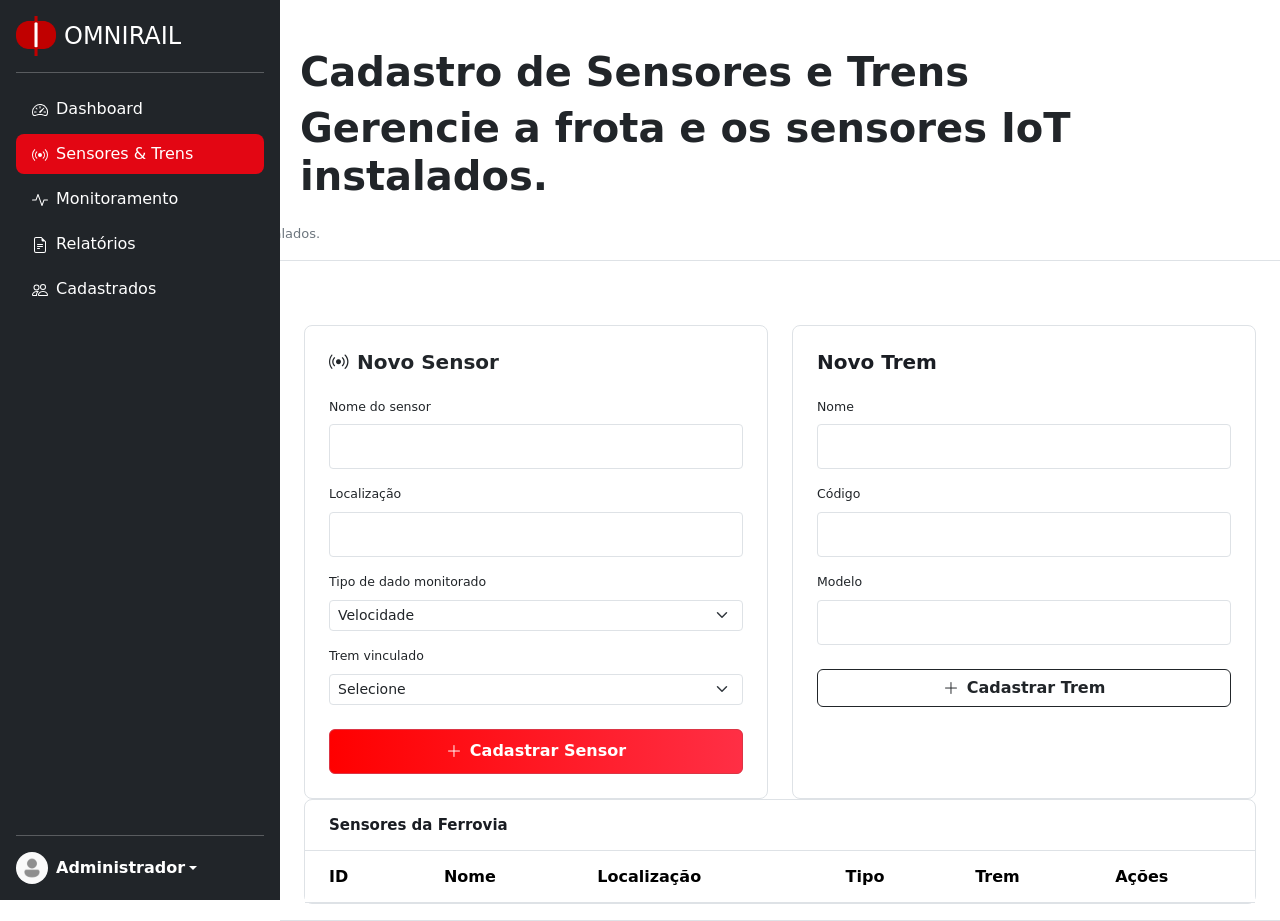
==== commit 421cc9f3: "add - TESTE" ====
--- a/public/cadastro_de_sensores_e_trens.html
+++ b/public/cadastro_de_sensores_e_trens.html
@@ -5,7 +5,7 @@
     <br>
     <br>   
     <h1 class="fw-bold" style="margin-left: 300px;">Cadastro de Sensores e Trens</h1>
-    <h2 class="fw-bold" style="margin-left: 300px;">Gerencie a frota e os sensores IoT instalados.</h2>
+    <h1 class="fw-bold" style="margin-left: 300px;">Gerencie a frota e os sensores IoT instalados.</h1>
 </h1>
     <link rel="stylesheet" href="../assets/styles/style.css">
     <link rel="stylesheet" href="https://cdn.jsdelivr.net/npm/bootstrap-icons@1.11.3/font/bootstrap-icons.min.css">
@@ -77,7 +77,7 @@
               </h5>
  
               <div class="mb-3">
-                <label class="form-label fw-medium" style="font-size:12.5px;">Nome do sensor</label>
+                <label class="form-label fw-medium" style="font-size:12.5px;">Nome do sensor</label> 
                 <input type="text" class="form-control form-control-sm" id="sensorNome">
               </div>
  
